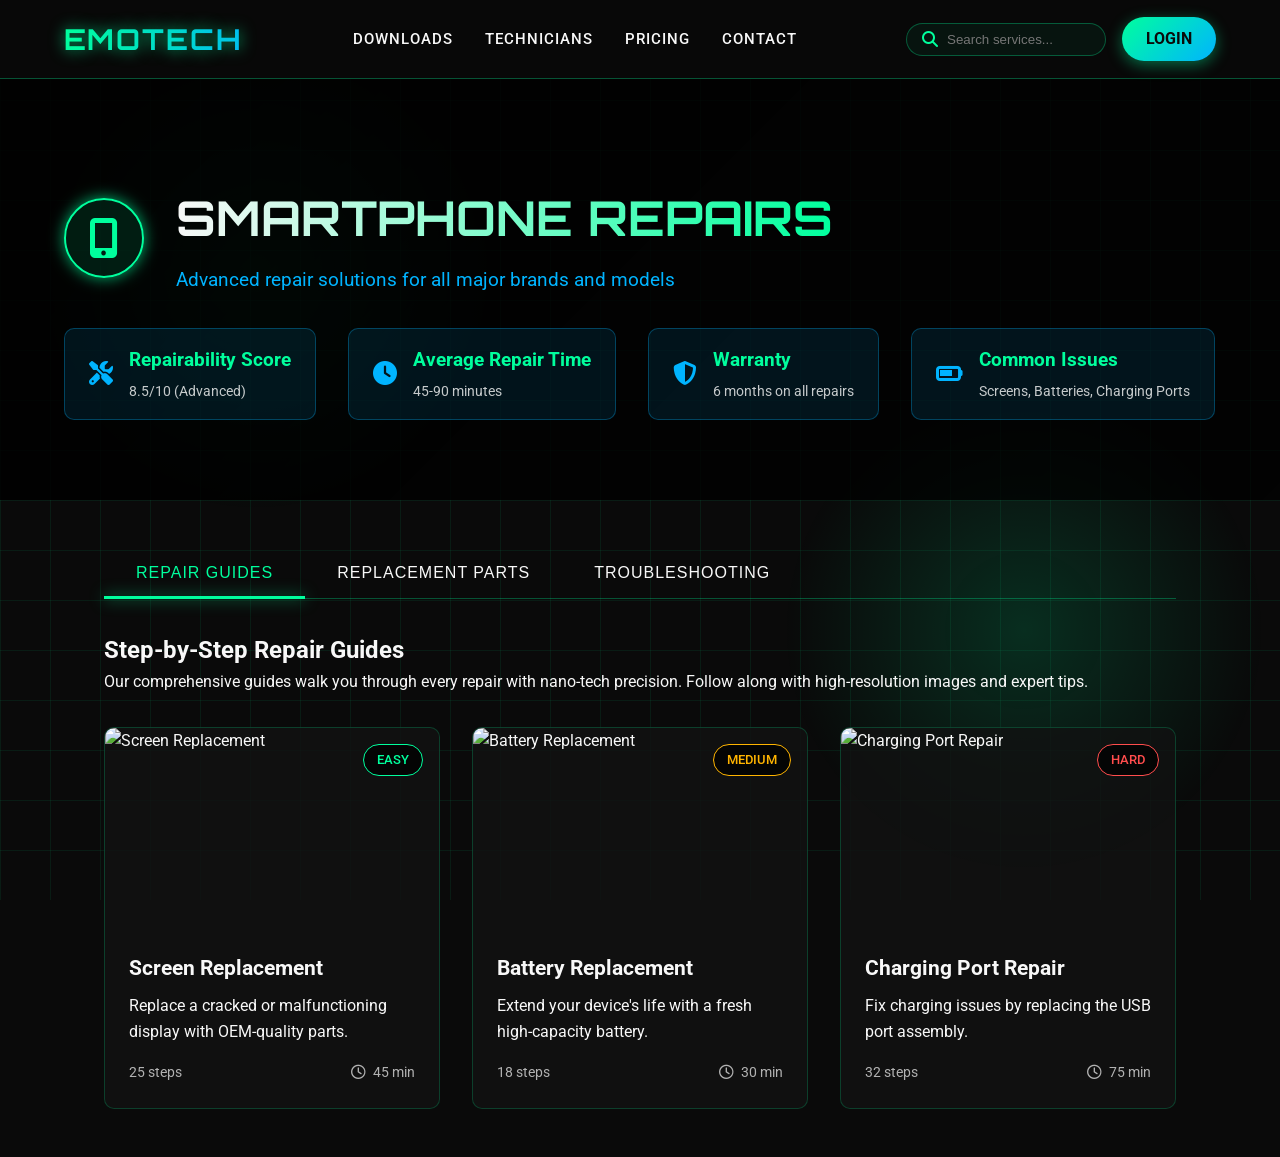
==== index.html @ 675aa5f8 "Add files via upload" ====
<!DOCTYPE html>
<html lang="en">
<head>
    <meta charset="UTF-8">
    <meta name="viewport" content="width=device-width, initial-scale=1.0">
    <title>EMOTECH SMART | Phone Repairs</title>
    <!-- Font Awesome -->
    <link rel="stylesheet" href="https://cdnjs.cloudflare.com/ajax/libs/font-awesome/6.4.0/css/all.min.css">
    <!-- Google Fonts -->
    <link href="https://fonts.googleapis.com/css2?family=Orbitron:wght@400;700&family=Roboto:wght@300;400;500;700&display=swap" rel="stylesheet">
    <style>
        :root {
            --primary: #00ff9d; /* Futuristic teal */
            --secondary: #0a0a0a; /* Darker black */
            --accent: #00b4ff; /* Electric blue */
            --dark: #121212;
            --light: #f8f8f8;
            --neon-glow: 0 0 15px rgba(0, 255, 157, 0.7);
            --circuit-color: rgba(0, 255, 157, 0.15);
        }

        * {
            margin: 0;
            padding: 0;
            box-sizing: border-box;
        }

        body {
            font-family: 'Roboto', sans-serif;
            background-color: var(--secondary);
            color: var(--light);
            overflow-x: hidden;
            line-height: 1.6;
        }

        /* Circuit Board Background */
        .circuit-board {
            position: fixed;
            top: 0;
            left: 0;
            width: 100%;
            height: 100%;
            background-image: 
                linear-gradient(var(--circuit-color) 1px, transparent 1px),
                linear-gradient(90deg, var(--circuit-color) 1px, transparent 1px);
            background-size: 50px 50px;
            z-index: -4;
            opacity: 0.5;
        }

        /* Animated Circuit Paths */
        .circuit-path {
            position: fixed;
            top: 0;
            left: 0;
            width: 100%;
            height: 100%;
            z-index: -3;
            background-image: 
                radial-gradient(circle at 20% 30%, var(--circuit-color) 0%, transparent 20%),
                radial-gradient(circle at 80% 70%, var(--circuit-color) 0%, transparent 20%);
            animation: circuitPulse 8s infinite alternate;
        }

        @keyframes circuitPulse {
            0% { opacity: 0.3; }
            100% { opacity: 0.7; }
        }

        /* High-Tech Header */
        header {
            position: fixed;
            top: 0;
            width: 100%;
            z-index: 1000;
            background: rgba(10, 10, 10, 0.85);
            backdrop-filter: blur(10px);
            border-bottom: 1px solid rgba(0, 255, 157, 0.3);
            padding: 1rem 5%;
            transition: all 0.3s ease;
        }

        header.scrolled {
            padding: 0.5rem 5%;
            box-shadow: var(--neon-glow);
        }

        .nav-container {
            display: flex;
            justify-content: space-between;
            align-items: center;
            max-width: 1400px;
            margin: 0 auto;
        }

        .logo {
            font-family: 'Orbitron', sans-serif;
            font-size: 1.8rem;
            font-weight: 700;
            background: linear-gradient(90deg, var(--primary), var(--accent));
            -webkit-background-clip: text;
            background-clip: text;
            color: transparent;
            text-shadow: var(--neon-glow);
            letter-spacing: 2px;
            position: relative;
        }

        .logo::after {
            content: '';
            position: absolute;
            bottom: -5px;
            left: 0;
            width: 100%;
            height: 2px;
            background: linear-gradient(90deg, var(--primary), var(--accent));
            transform: scaleX(0);
            transition: transform 0.3s ease;
        }

        .logo:hover::after {
            transform: scaleX(1);
        }

        .nav-links {
            display: flex;
            gap: 2rem;
        }

        .nav-links a {
            color: var(--light);
            text-decoration: none;
            font-weight: 500;
            position: relative;
            padding: 0.5rem 0;
            transition: all 0.3s ease;
            font-size: 0.95rem;
            text-transform: uppercase;
            letter-spacing: 1px;
        }

        .nav-links a::after {
            content: '';
            position: absolute;
            width: 0;
            height: 2px;
            background: var(--primary);
            bottom: 0;
            left: 0;
            transition: width 0.3s ease;
        }

        .nav-links a:hover {
            color: var(--primary);
        }

        .nav-links a:hover::after {
            width: 100%;
        }

        .nav-cta {
            display: flex;
            gap: 1rem;
            align-items: center;
        }

        .search-box {
            position: relative;
        }

        .search-box input {
            padding: 0.5rem 1rem 0.5rem 2.5rem;
            border-radius: 50px;
            border: 1px solid rgba(0, 255, 157, 0.3);
            background: rgba(0, 255, 157, 0.05);
            color: var(--light);
            outline: none;
            transition: all 0.3s ease;
            width: 200px;
        }

        .search-box input:focus {
            border-color: var(--primary);
            box-shadow: var(--neon-glow);
            width: 250px;
        }

        .search-box i {
            position: absolute;
            left: 1rem;
            top: 50%;
            transform: translateY(-50%);
            color: var(--primary);
        }

        .btn {
            padding: 0.6rem 1.5rem;
            border-radius: 50px;
            background: linear-gradient(135deg, var(--primary), var(--accent));
            color: var(--secondary);
            font-weight: 700;
            text-decoration: none;
            border: none;
            cursor: pointer;
            transition: all 0.3s ease;
            box-shadow: 0 4px 15px rgba(0, 255, 157, 0.4);
            position: relative;
            overflow: hidden;
            z-index: 1;
        }

        .btn::before {
            content: '';
            position: absolute;
            top: 0;
            left: 0;
            width: 100%;
            height: 100%;
            background: linear-gradient(135deg, var(--accent), var(--primary));
            opacity: 0;
            transition: opacity 0.3s ease;
            z-index: -1;
        }

        .btn:hover {
            transform: translateY(-3px);
            box-shadow: 0 6px 20px rgba(0, 255, 157, 0.6);
        }

        .btn:hover::before {
            opacity: 1;
        }

        .btn-secondary {
            background: transparent;
            color: var(--primary);
            border: 2px solid var(--primary);
            box-shadow: none;
        }

        .btn-secondary:hover {
            background: rgba(0, 255, 157, 0.1);
        }

        .menu-toggle {
            display: none;
            cursor: pointer;
            z-index: 1001;
        }

        /* Device Page Styles */
        .device-hero {
            padding: 180px 5% 80px;
            background: linear-gradient(135deg, rgba(0, 0, 0, 0.9), rgba(0, 0, 0, 0.7));
            position: relative;
            overflow: hidden;
        }

        .device-hero::before {
            content: '';
            position: absolute;
            top: 0;
            left: 0;
            width: 100%;
            height: 100%;
            background: url('https://images.unsplash.com/photo-1512941937669-90a1b58e7e9c?ixlib=rb-1.2.1&auto=format&fit=crop&w=1350&q=80') center/cover no-repeat;
            opacity: 0.3;
            z-index: -1;
        }

        .device-header {
            max-width: 1200px;
            margin: 0 auto;
            display: flex;
            flex-direction: column;
            gap: 2rem;
        }

        .device-title {
            display: flex;
            align-items: center;
            gap: 2rem;
            flex-wrap: wrap;
        }

        .device-icon {
            width: 80px;
            height: 80px;
            background: rgba(0, 255, 157, 0.1);
            border-radius: 50%;
            display: flex;
            align-items: center;
            justify-content: center;
            border: 2px solid var(--primary);
            box-shadow: var(--neon-glow);
        }

        .device-icon i {
            font-size: 2.5rem;
            color: var(--primary);
        }

        .device-name h1 {
            font-family: 'Orbitron', sans-serif;
            font-size: 3rem;
            background: linear-gradient(90deg, var(--light), var(--primary));
            -webkit-background-clip: text;
            background-clip: text;
            color: transparent;
        }

        .device-name p {
            color: var(--accent);
            font-size: 1.2rem;
            margin-top: 0.5rem;
        }

        .device-stats {
            display: flex;
            gap: 2rem;
            flex-wrap: wrap;
        }

        .device-stat {
            background: rgba(0, 180, 255, 0.1);
            padding: 1rem 1.5rem;
            border-radius: 10px;
            border: 1px solid rgba(0, 180, 255, 0.3);
            display: flex;
            align-items: center;
            gap: 1rem;
            transition: all 0.3s ease;
        }

        .device-stat:hover {
            background: rgba(0, 180, 255, 0.2);
            transform: translateY(-3px);
            box-shadow: var(--neon-glow);
        }

        .stat-icon {
            font-size: 1.5rem;
            color: var(--accent);
        }

        .stat-content h3 {
            font-size: 1.2rem;
            margin-bottom: 0.3rem;
            color: var(--primary);
        }

        .stat-content p {
            font-size: 0.9rem;
            opacity: 0.8;
        }

        /* Device Content */
        .device-content {
            max-width: 1200px;
            margin: 0 auto;
            padding: 3rem 5%;
        }

        .content-tabs {
            display: flex;
            border-bottom: 1px solid rgba(0, 255, 157, 0.3);
            margin-bottom: 2rem;
        }

        .tab-btn {
            padding: 1rem 2rem;
            background: transparent;
            border: none;
            color: var(--light);
            font-weight: 500;
            cursor: pointer;
            position: relative;
            font-size: 1rem;
            text-transform: uppercase;
            letter-spacing: 1px;
        }

        .tab-btn.active {
            color: var(--primary);
        }

        .tab-btn.active::after {
            content: '';
            position: absolute;
            bottom: -1px;
            left: 0;
            width: 100%;
            height: 3px;
            background: var(--primary);
            box-shadow: var(--neon-glow);
        }

        .tab-content {
            display: none;
        }

        .tab-content.active {
            display: block;
        }

        /* Repair Guides Section */
        .guides-container {
            display: grid;
            grid-template-columns: repeat(auto-fill, minmax(300px, 1fr));
            gap: 2rem;
            margin-top: 2rem;
        }

        .guide-card {
            background: rgba(18, 18, 18, 0.8);
            border-radius: 10px;
            overflow: hidden;
            border: 1px solid rgba(0, 255, 157, 0.2);
            transition: all 0.3s ease;
            position: relative;
        }

        .guide-card:hover {
            transform: translateY(-5px);
            box-shadow: 0 10px 25px rgba(0, 255, 157, 0.2);
            border-color: var(--primary);
        }

        .guide-image {
            height: 200px;
            overflow: hidden;
            position: relative;
        }

        .guide-image img {
            width: 100%;
            height: 100%;
            object-fit: cover;
            transition: transform 0.5s ease;
        }

        .guide-card:hover .guide-image img {
            transform: scale(1.1);
        }

        .guide-difficulty {
            position: absolute;
            top: 1rem;
            right: 1rem;
            background: rgba(0, 0, 0, 0.7);
            padding: 0.3rem 0.8rem;
            border-radius: 20px;
            font-size: 0.8rem;
            font-weight: 500;
        }

        .difficulty-easy {
            color: var(--primary);
            border: 1px solid var(--primary);
        }

        .difficulty-medium {
            color: #ffb400;
            border: 1px solid #ffb400;
        }

        .difficulty-hard {
            color: #ff4d4d;
            border: 1px solid #ff4d4d;
        }

        .guide-content {
            padding: 1.5rem;
        }

        .guide-title {
            font-size: 1.3rem;
            margin-bottom: 0.5rem;
            color: var(--light);
        }

        .guide-meta {
            display: flex;
            justify-content: space-between;
            margin-top: 1rem;
            font-size: 0.9rem;
            opacity: 0.7;
        }

        .guide-time {
            display: flex;
            align-items: center;
            gap: 0.5rem;
        }

        /* Parts Section */
        .parts-container {
            display: grid;
            grid-template-columns: repeat(auto-fill, minmax(250px, 1fr));
            gap: 2rem;
            margin-top: 2rem;
        }

        .part-card {
            background: rgba(18, 18, 18, 0.8);
            border-radius: 10px;
            padding: 1.5rem;
            border: 1px solid rgba(0, 255, 157, 0.2);
            transition: all 0.3s ease;
            display: flex;
            flex-direction: column;
        }

        .part-card:hover {
            transform: translateY(-5px);
            box-shadow: 0 10px 25px rgba(0, 255, 157, 0.2);
            border-color: var(--primary);
        }

        .part-image {
            height: 150px;
            display: flex;
            align-items: center;
            justify-content: center;
            margin-bottom: 1rem;
        }

        .part-image img {
            max-width: 100%;
            max-height: 100%;
            object-fit: contain;
        }

        .part-title {
            font-size: 1.1rem;
            margin-bottom: 0.5rem;
            color: var(--light);
        }

        .part-price {
            color: var(--primary);
            font-weight: 700;
            font-size: 1.2rem;
            margin: 0.5rem 0;
        }

        .part-stock {
            font-size: 0.9rem;
            color: var(--accent);
            margin-bottom: 1rem;
        }

        .part-btn {
            margin-top: auto;
            width: 100%;
            text-align: center;
        }

        /* Troubleshooting Section */
        .issues-container {
            margin-top: 2rem;
        }

        .issue-item {
            background: rgba(18, 18, 18, 0.8);
            border-radius: 8px;
            padding: 1.5rem;
            margin-bottom: 1rem;
            border-left: 4px solid var(--primary);
            transition: all 0.3s ease;
        }

        .issue-item:hover {
            transform: translateX(5px);
            box-shadow: 0 5px 15px rgba(0, 255, 157, 0.1);
        }

        .issue-header {
            display: flex;
            justify-content: space-between;
            align-items: center;
            cursor: pointer;
        }

        .issue-title {
            font-size: 1.2rem;
            color: var(--light);
        }

        .issue-icon {
            color: var(--primary);
            font-size: 1.5rem;
            transition: transform 0.3s ease;
        }

        .issue-item.active .issue-icon {
            transform: rotate(180deg);
        }

        .issue-content {
            max-height: 0;
            overflow: hidden;
            transition: max-height 0.3s ease;
            margin-top: 0;
        }

        .issue-item.active .issue-content {
            max-height: 500px;
            margin-top: 1rem;
        }

        .issue-solution {
            padding: 1rem;
            background: rgba(0, 180, 255, 0.1);
            border-radius: 5px;
            margin-top: 1rem;
        }

        /* Responsive Design */
        @media (max-width: 1024px) {
            .device-title {
                flex-direction: column;
                align-items: flex-start;
                gap: 1rem;
            }
            
            .device-stats {
                flex-direction: column;
            }
        }

        @media (max-width: 768px) {
            .nav-links {
                position: fixed;
                top: 0;
                right: -100%;
                width: 80%;
                height: 100vh;
                background: rgba(10, 10, 10, 0.95);
                flex-direction: column;
                justify-content: center;
                align-items: center;
                transition: right 0.3s ease;
                box-shadow: -5px 0 20px rgba(0, 0, 0, 0.5);
                backdrop-filter: blur(10px);
                z-index: 1000;
            }

            .nav-links.active {
                right: 0;
            }

            .menu-toggle {
                display: block;
                font-size: 1.5rem;
                color: var(--primary);
            }

            .search-box {
                display: none;
            }

            .content-tabs {
                overflow-x: auto;
                white-space: nowrap;
                padding-bottom: 5px;
            }

            .tab-btn {
                padding: 0.8rem 1.5rem;
            }
        }

        @media (max-width: 480px) {
            .device-name h1 {
                font-size: 2rem;
            }
            
            .device-icon {
                width: 60px;
                height: 60px;
            }
            
            .guides-container, .parts-container {
                grid-template-columns: 1fr;
            }
        }
    </style>
</head>
<body>
    <!-- Circuit Board Background -->
    <div class="circuit-board"></div>
    <div class="circuit-path"></div>

    <!-- Header -->
    <header id="header">
        <div class="nav-container">
            <div class="logo">EMOTECH</div>
            
            <div class="nav-links" id="navLinks">
                <a href="organized apps.html">DOWNLOADS</a>
                <a href="technicians.html">TECHNICIANS</a>
                <a href="pricing.html">PRICING</a>
                <a href="contact.html">CONTACT</a>
            </div>
            
            <div class="nav-cta">
                <div class="search-box">
                    <i class="fas fa-search"></i>
                    <input type="text" placeholder="Search services...">
                </div>
                <a href="login.html" class="btn">LOGIN</a>
                <div class="menu-toggle" id="menuToggle">
                    <i class="fas fa-bars"></i>
                </div>
            </div>
        </div>
    </header>

    <!-- Device Hero Section -->
    <section class="device-hero">
        <div class="device-header">
            <div class="device-title">
                <div class="device-icon">
                    <i class="fas fa-mobile-alt"></i>
                </div>
                <div class="device-name">
                    <h1>SMARTPHONE REPAIRS</h1>
                    <p>Advanced repair solutions for all major brands and models</p>
                </div>
            </div>
            
            <div class="device-stats">
                <div class="device-stat">
                    <div class="stat-icon">
                        <i class="fas fa-tools"></i>
                    </div>
                    <div class="stat-content">
                        <h3>Repairability Score</h3>
                        <p>8.5/10 (Advanced)</p>
                    </div>
                </div>
                <div class="device-stat">
                    <div class="stat-icon">
                        <i class="fas fa-clock"></i>
                    </div>
                    <div class="stat-content">
                        <h3>Average Repair Time</h3>
                        <p>45-90 minutes</p>
                    </div>
                </div>
                <div class="device-stat">
                    <div class="stat-icon">
                        <i class="fas fa-shield-alt"></i>
                    </div>
                    <div class="stat-content">
                        <h3>Warranty</h3>
                        <p>6 months on all repairs</p>
                    </div>
                </div>
                <div class="device-stat">
                    <div class="stat-icon">
                        <i class="fas fa-battery-three-quarters"></i>
                    </div>
                    <div class="stat-content">
                        <h3>Common Issues</h3>
                        <p>Screens, Batteries, Charging Ports</p>
                    </div>
                </div>
            </div>
        </div>
    </section>

    <!-- Device Content -->
    <section class="device-content">
        <div class="content-tabs">
            <button class="tab-btn active" data-tab="guides">Repair Guides</button>
            <button class="tab-btn" data-tab="parts">Replacement Parts</button>
            <button class="tab-btn" data-tab="troubleshooting">Troubleshooting</button>
        </div>
        
        <!-- Repair Guides Tab -->
        <div id="guides" class="tab-content active">
            <h2>Step-by-Step Repair Guides</h2>
            <p>Our comprehensive guides walk you through every repair with nano-tech precision. Follow along with high-resolution images and expert tips.</p>
            
            <div class="guides-container">
                <div class="guide-card">
                    <div class="guide-image">
                        <img src="https://images.unsplash.com/photo-1583413230174-426a12d5585b?q=80&w=1740&auto=format&fit=crop&ixlib=rb-4.1.0&ixid=M3wxMjA3fDB8MHxwaG90by1wYWdlfHx8fGVufDB8fHx8fA%3D%3D" alt="Screen Replacement">
                        <span class="guide-difficulty difficulty-easy">EASY</span>
                    </div>
                    <div class="guide-content">
                        <h3 class="guide-title">Screen Replacement</h3>
                        <p>Replace a cracked or malfunctioning display with OEM-quality parts.</p>
                        <div class="guide-meta">
                            <span>25 steps</span>
                            <span class="guide-time"><i class="far fa-clock"></i> 45 min</span>
                        </div>
                    </div>
                </div>
                
                <div class="guide-card">
                    <div class="guide-image">
                        <img src="https://images.unsplash.com/photo-1639776739505-1e55563c9938?q=80&w=2064&auto=format&fit=crop&ixlib=rb-4.1.0&ixid=M3wxMjA3fDB8MHxwaG90by1wYWdlfHx8fGVufDB8fHx8fA%3D%3D" alt="Battery Replacement">
                        <span class="guide-difficulty difficulty-medium">MEDIUM</span>
                    </div>
                    <div class="guide-content">
                        <h3 class="guide-title">Battery Replacement</h3>
                        <p>Extend your device's life with a fresh high-capacity battery.</p>
                        <div class="guide-meta">
                            <span>18 steps</span>
                            <span class="guide-time"><i class="far fa-clock"></i> 30 min</span>
                        </div>
                    </div>
                </div>
                
                <div class="guide-card">
                    <div class="guide-image">
                        <img src="https://images.unsplash.com/photo-1697120166706-f97a116beb6a?q=80&w=1740&auto=format&fit=crop&ixlib=rb-4.1.0&ixid=M3wxMjA3fDB8MHxwaG90by1wYWdlfHx8fGVufDB8fHx8fA%3D%3D" alt="Charging Port Repair">
                        <span class="guide-difficulty difficulty-hard">HARD</span>
                    </div>
                    <div class="guide-content">
                        <h3 class="guide-title">Charging Port Repair</h3>
                        <p>Fix charging issues by replacing the USB port assembly.</p>
                        <div class="guide-meta">
                            <span>32 steps</span>
                            <span class="guide-time"><i class="far fa-clock"></i> 75 min</span>
                        </div>
                    </div>
                </div>
            </div>
        </div>
        
        <!-- Replacement Parts Tab -->
        <div id="parts" class="tab-content">
            <h2>Genuine Replacement Parts</h2>
            <p>High-quality components with our proprietary nano-coating for enhanced durability.</p>
            
            <div class="parts-container">
                <div class="part-card">
                    <div class="part-image">
                        <img src="https://s.alicdn.com/@sc04/kf/Hdaaa6fbe66a2441fad3ae82931d17fce1.jpg_720x720q50.jpg" alt="OLED Display">
                    </div>
                    <h3 class="part-title">OLED Display Assembly</h3>
                    <p>Premium OLED screen with touch digitizer and frame</p>
                    <div class="part-price">GHC 150 to GHC 2500</div>
                    <div class="part-stock">In stock: 25+</div>
                    <a href="contact.html" class="btn part-btn">CONTACT ME</a>
                </div>
                
                <div class="part-card">
                    <div class="part-image">
                        <img src="https://s.alicdn.com/@sc04/kf/H1ed00ca6dfb74c429bbe95c99ff2ecf9H.jpg_720x720q50.jpg" alt="Battery">
                    </div>
                    <h3 class="part-title">High-Capacity Battery</h3>
                    <p>4200mAh lithium-ion with EMOTECH nano-coating</p>
                    <div class="part-price">GHC 100 to GHC 250</div>
                    <div class="part-stock">In stock: 50+</div>
                    <a href="contact.html" class="btn part-btn">CONTACT ME</a>
                </div>
                
                <div class="part-card">
                    <div class="part-image">
                        <img src="https://s.alicdn.com/@sc04/kf/S3d13a19d077641ae962665ebb029eebfl.jpg_720x720q50.jpg" alt="Charging Port">
                    </div>
                    <h3 class="part-title">Charging Port</h3>
                    <p>Reinforced connector with gold-plated contacts</p>
                    <div class="part-price">GHC 40 to 100</div>
                    <div class="part-stock">In stock: 15+</div>
                    <a href="contact.html" class="btn part-btn">CONTACT ME</a>
                </div>
                
                <div class="part-card">
                    <div class="part-image">
                        <img src="https://s.alicdn.com/@sc04/kf/H300826693caa494f9aab2f3a7a9e8123l.jpg_720x720q50.jpg" alt="Back Glass">
                    </div>
                    <h3 class="part-title">Tempered Back Glass</h3>
                    <p>OEM-quality with anti-fingerprint coating</p>
                    <div class="part-price">GHS 50 to 200</div>
                    <div class="part-stock">In stock: 30+</div>
                    <a href="contact.html" class="btn part-btn">CONTACT ME</a>
                </div>
            </div>
        </div>
        
        <!-- Troubleshooting Tab -->
        <div id="troubleshooting" class="tab-content">
            <h2>Common Issues & Solutions</h2>
            <p>Diagnose your problem with our expert troubleshooting guides.</p>
            
            <div class="issues-container">
                <div class="issue-item">
                    <div class="issue-header">
                        <h3 class="issue-title">Phone won't turn on</h3>
                        <i class="fas fa-chevron-down issue-icon"></i>
                    </div>
                    <div class="issue-content">
                        <p>If your device is completely unresponsive, try these steps:</p>
                        <ol>
                            <li>Connect to a charger for at least 30 minutes</li>
                            <li>Attempt a force restart (device-specific key combination)</li>
                            <li>Inspect charging port for debris or damage</li>
                            <li>Try a different charger and cable</li>
                        </ol>
                        <div class="issue-solution">
                            <strong>Likely solution:</strong> Battery replacement or charging port repair
                        </div>
                    </div>
                </div>
                
                <div class="issue-item">
                    <div class="issue-header">
                        <h3 class="issue-title">Touch screen not responding</h3>
                        <i class="fas fa-chevron-down issue-icon"></i>
                    </div>
                    <div class="issue-content">
                        <p>When parts or all of your touch screen stops working:</p>
                        <ol>
                            <li>Clean screen with microfiber cloth</li>
                            <li>Remove any screen protector</li>
                            <li>Restart device</li>
                            <li>Check for software updates</li>
                        </ol>
                        <div class="issue-solution">
                            <strong>Likely solution:</strong> Digitizer or full display replacement
                        </div>
                    </div>
                </div>
                
                <div class="issue-item">
                    <div class="issue-header">
                        <h3 class="issue-title">Rapid battery drain</h3>
                        <i class="fas fa-chevron-down issue-icon"></i>
                    </div>
                    <div class="issue-content">
                        <p>If your battery life has significantly decreased:</p>
                        <ol>
                            <li>Check battery usage in settings</li>
                            <li>Close background apps</li>
                            <li>Reduce screen brightness</li>
                            <li>Disable unnecessary features (GPS, Bluetooth)</li>
                        </ol>
                        <div class="issue-solution">
                            <strong>Likely solution:</strong> Battery replacement if >2 years old
                        </div>
                    </div>
                </div>
            </div>
        </div>
        
        
</a>

                        </div>
                    </div>
                </div>
            </div>
        </div>
    </section>

    <script>
        // Header scroll effect
        window.addEventListener('scroll', () => {
            const header = document.getElementById('header');
            if (window.scrollY > 50) {
                header.classList.add('scrolled');
            } else {
                header.classList.remove('scrolled');
            }
        });

        // Mobile menu toggle
        const menuToggle = document.getElementById('menuToggle');
        const navLinks = document.getElementById('navLinks');
        
        menuToggle.addEventListener('click', () => {
            navLinks.classList.toggle('active');
            menuToggle.innerHTML = navLinks.classList.contains('active') 
                ? '<i class="fas fa-times"></i>' 
                : '<i class="fas fa-bars"></i>';
        });

        // Tab functionality
        const tabBtns = document.querySelectorAll('.tab-btn');
        const tabContents = document.querySelectorAll('.tab-content');
        
        tabBtns.forEach(btn => {
            btn.addEventListener('click', () => {
                // Remove active class from all buttons and contents
                tabBtns.forEach(btn => btn.classList.remove('active'));
                tabContents.forEach(content => content.classList.remove('active'));
                
                // Add active class to clicked button and corresponding content
                btn.classList.add('active');
                const tabId = btn.getAttribute('data-tab');
                document.getElementById(tabId).classList.add('active');
            });
        });

        // Accordion functionality for troubleshooting
        const issueItems = document.querySelectorAll('.issue-item');
        
        issueItems.forEach(item => {
            const header = item.querySelector('.issue-header');
            
            header.addEventListener('click', () => {
                // Close all other items
                issueItems.forEach(otherItem => {
                    if (otherItem !== item) {
                        otherItem.classList.remove('active');
                    }
                });
                
                // Toggle current item
                item.classList.toggle('active');
            });
        });
    </script>
</body>
</html>
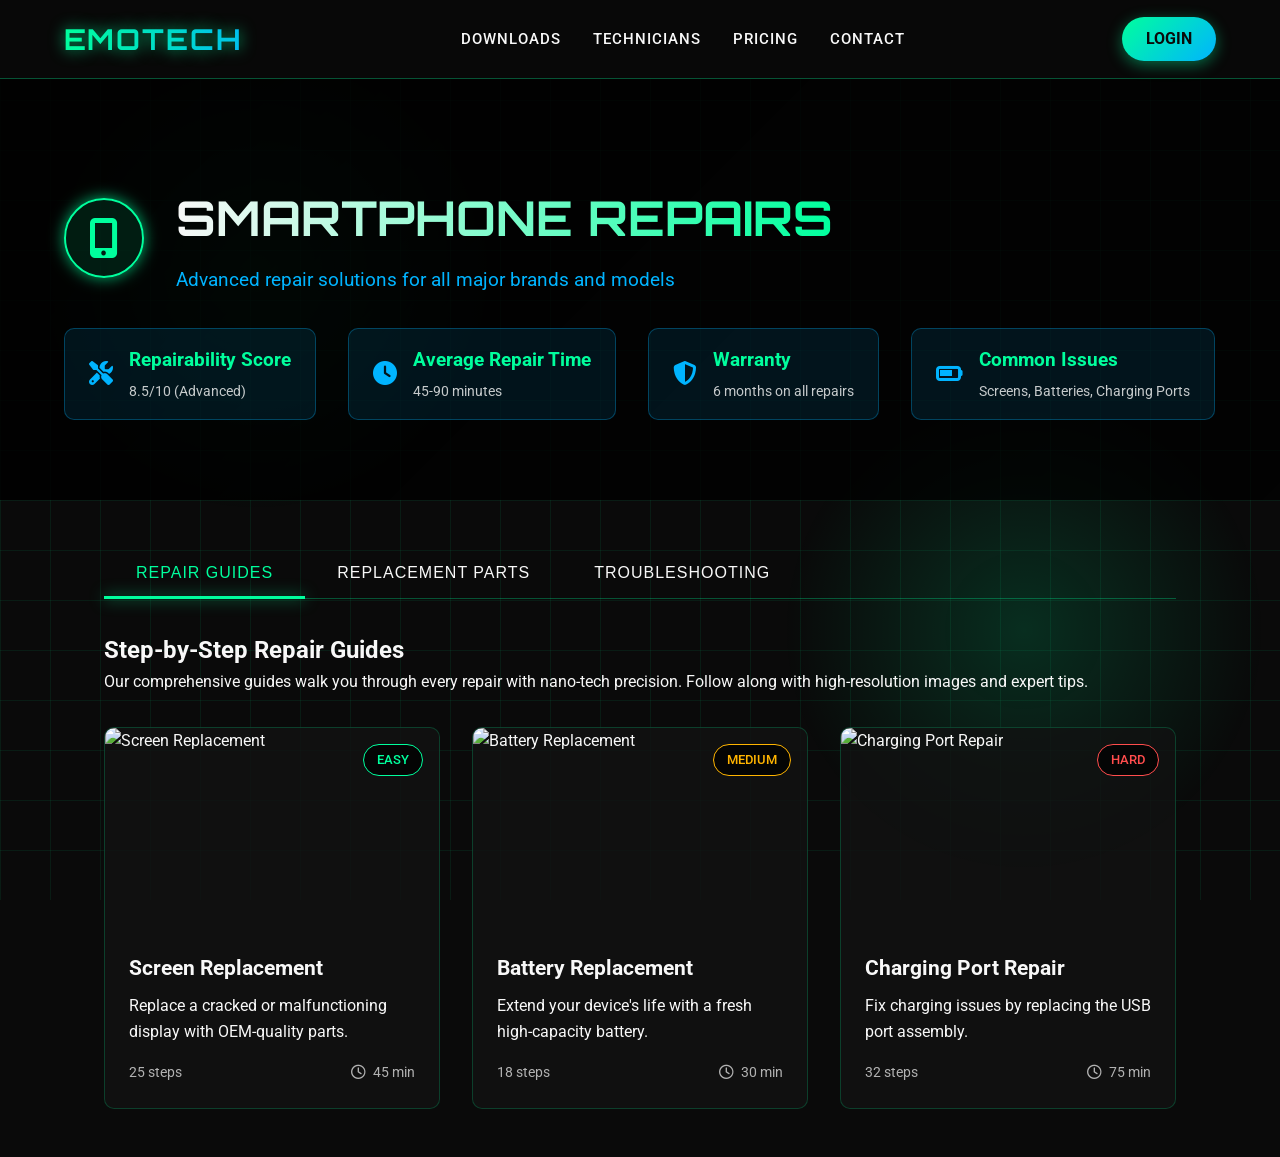
==== commit 0c9482b6: "Update index.html" ====
--- a/index.html
+++ b/index.html
@@ -705,10 +705,7 @@
             </div>
             
             <div class="nav-cta">
-                <div class="search-box">
-                    <i class="fas fa-search"></i>
-                    <input type="text" placeholder="Search services...">
-                </div>
+                
                 <a href="login.html" class="btn">LOGIN</a>
                 <div class="menu-toggle" id="menuToggle">
                     <i class="fas fa-bars"></i>
@@ -1018,4 +1015,4 @@
         });
     </script>
 </body>
-</html>+</html>
